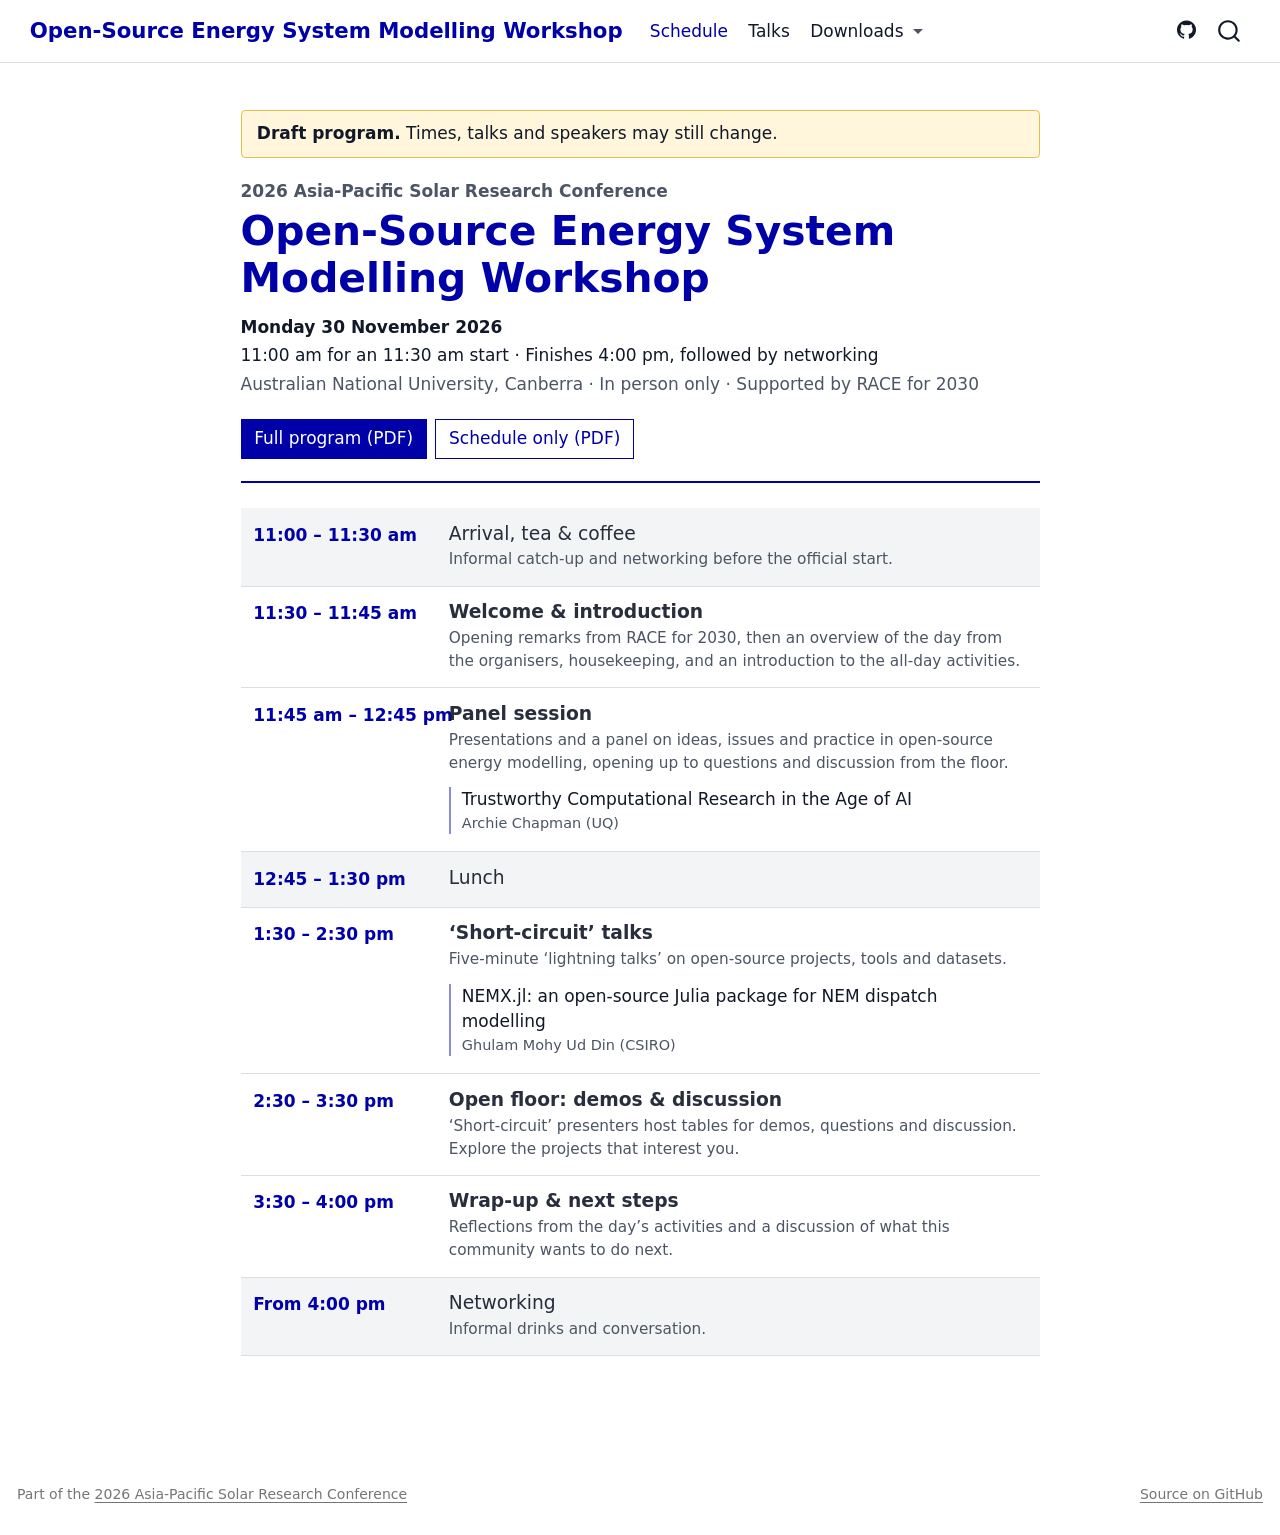
==== index.html @ e9a56637 "Built site for gh-pages" ====
<!DOCTYPE html>
<html xmlns="http://www.w3.org/1999/xhtml" lang="en" xml:lang="en"><head>

<meta charset="utf-8">
<meta name="generator" content="quarto-1.11.9">

<meta name="viewport" content="width=device-width, initial-scale=1.0, user-scalable=yes">


<title>Open-Source Energy System Modelling Workshop · APSRC 2026</title>
<style>
/* Default styles provided by pandoc.
** See https://pandoc.org/MANUAL.html#variables-for-html for config info.
*/
span.smallcaps{font-variant: small-caps;}
div.columns{display: flex; gap: 1.5em;}
div.column{flex: auto;}
@media screen {
div.columns{gap: min(4vw, 1.5em);}
div.column{overflow-x: auto;}
}
div.hanging-indent{margin-left: 1.5em; text-indent: -1.5em;}
ul.task-list{list-style: none;}
ul.task-list li input[type="checkbox"] {
  width: 0.8em;
  margin: 0 0.8em 0.2em -1em; /* quarto-specific, see https://github.com/quarto-dev/quarto-cli/issues/4556 */ 
  vertical-align: middle;
}
</style>


<script src="site_libs/quarto-nav/quarto-nav.js"></script>
<script src="site_libs/quarto-nav/headroom.min.js"></script>
<script src="site_libs/clipboard/clipboard.min.js"></script>
<script src="site_libs/quarto-search/autocomplete.umd.js"></script>
<script src="site_libs/quarto-search/fuse.min.js"></script>
<script src="site_libs/quarto-search/quarto-search.js"></script>
<meta name="quarto:offset" content="./">
<script src="site_libs/quarto-html/quarto.js" type="module"></script>
<script src="site_libs/quarto-html/tabsets/tabsets.js" type="module"></script>
<script src="site_libs/quarto-html/scrollable-regions/scrollable-regions.js" type="module"></script>
<script src="site_libs/quarto-html/popper.min.js"></script>
<script src="site_libs/quarto-html/tippy.umd.min.js"></script>
<script src="site_libs/quarto-html/anchor.min.js"></script>
<link href="site_libs/quarto-html/tippy.css" rel="stylesheet">
<link href="site_libs/quarto-html/quarto-syntax-highlighting-63b5708e65d6cd79cd7618c58d0c21e7.css" rel="stylesheet" id="quarto-text-highlighting-styles">
<script src="site_libs/bootstrap/bootstrap.min.js"></script>
<link href="site_libs/bootstrap/bootstrap-icons.css" rel="stylesheet">
<link href="site_libs/bootstrap/bootstrap-290d69d52ad317270d28be8f36f6a9b5.min.css" rel="stylesheet" append-hash="true" id="quarto-bootstrap" data-mode="light">
<script id="quarto-search-options" type="application/json">{
  "location": "navbar",
  "copy-button": false,
  "collapse-after": 3,
  "panel-placement": "end",
  "type": "overlay",
  "limit": 50,
  "keyboard-shortcut": [
    "f",
    "/",
    "s"
  ],
  "show-item-context": false,
  "language": {
    "search-no-results-text": "No results",
    "search-matching-documents-text": "matching documents",
    "search-copy-link-title": "Copy link to search",
    "search-hide-matches-text": "Hide additional matches",
    "search-more-match-text": "more match in this document",
    "search-more-matches-text": "more matches in this document",
    "search-clear-button-title": "Clear",
    "search-text-placeholder": "",
    "search-detached-cancel-button-title": "Cancel",
    "search-submit-button-title": "Submit",
    "search-label": "Search"
  }
}</script>
<link rel="preconnect" href="https://api.fontshare.com">
<link rel="stylesheet" href="https://api.fontshare.com/v2/css?f[]=satoshi@400,500,700&amp;display=swap">


</head>

<body class="nav-fixed fullcontent quarto-light"><a id="quarto-skip-link" class="visually-hidden-focusable" href="#quarto-document-content">Skip to main content</a>

<div id="quarto-search-results"></div>
  <header id="quarto-header" class="headroom fixed-top">
    <nav class="navbar navbar-expand-lg " data-bs-theme="dark" aria-label="Site">
      <div class="navbar-container container-fluid">
      <div class="navbar-brand-container mx-auto">
    <a class="navbar-brand" href="./index.html">
    <span class="navbar-title">Open-Source Energy System Modelling Workshop</span>
    </a>
  </div>
          <button class="navbar-toggler" type="button" data-bs-toggle="collapse" data-bs-target="#navbarCollapse" aria-controls="navbarCollapse" aria-expanded="false" aria-label="Toggle navigation" onclick="if (window.quartoToggleHeadroom) { window.quartoToggleHeadroom(); }">
  <span class="navbar-toggler-icon"></span>
</button>
          <div class="collapse navbar-collapse" id="navbarCollapse">
            <ul class="navbar-nav navbar-nav-scroll me-auto">
  <li class="nav-item">
    <a class="nav-link active" href="./index.html" aria-current="page"> 
<span class="menu-text">Schedule</span></a>
  </li>  
  <li class="nav-item">
    <a class="nav-link" href="./talks.html"> 
<span class="menu-text">Talks</span></a>
  </li>  
  <li class="nav-item dropdown ">
    <a class="nav-link dropdown-toggle" href="#" id="nav-menu-downloads" role="link" data-bs-toggle="dropdown" aria-expanded="false">
 <span class="menu-text">Downloads</span>
    </a>
    <ul class="dropdown-menu" aria-labelledby="nav-menu-downloads">    
        <li>
    <a class="dropdown-item" href="./program.pdf">
 <span class="dropdown-text">Full program (PDF)</span></a>
  </li>  
        <li>
    <a class="dropdown-item" href="./schedule.pdf">
 <span class="dropdown-text">Schedule only (PDF)</span></a>
  </li>  
    </ul>
  </li>
</ul>
            <ul class="navbar-nav navbar-nav-scroll ms-auto">
  <li class="nav-item compact">
    <a class="nav-link" href="https://github.com/openenergymodelling-au/apsrc-2026-workshop"> <i class="bi bi-github" role="img" aria-label="Source on GitHub">
</i> 
<span class="menu-text"></span></a>
  </li>  
</ul>
          </div> <!-- /navcollapse -->
            <div class="quarto-navbar-tools">
</div>
            <div id="quarto-search" class="" title="Search"></div>
      </div> <!-- /container-fluid -->
    </nav>
</header>
<!-- content -->
<div id="quarto-content" class="quarto-container page-columns page-rows-contents page-layout-article page-navbar">
<!-- sidebar -->
<!-- margin-sidebar -->
    
<!-- main -->
<main class="content" id="quarto-document-content" tabindex="-1"><header id="title-block-header" class="quarto-title-block"></header>




<div class="draft-banner" role="note"><strong>Draft program.</strong> Times, talks and speakers may still
change.</div>
<header class="event-header">
<p class="event-header__kicker">2026 Asia-Pacific Solar Research Conference</p>
<h1 class="event-header__title">Open-Source Energy System Modelling Workshop</h1>
<p class="event-header__date">Monday 30 November 2026</p>
<p class="event-header__time">11:00 am for an 11:30 am start · Finishes 4:00 pm, followed by
networking</p>
<p class="event-header__place">Australian National University, Canberra · In person only · Supported by RACE for 2030</p>
</header>
<div class="program-downloads">
<p><a href="program.pdf" class="btn btn-primary">Full program (PDF)</a> <a href="schedule.pdf" class="btn btn-outline-primary">Schedule only (PDF)</a></p>
</div>
<section class="schedule" aria-label="Schedule">
<div class="session session--break"><div class="session__time">11:00 – 11:30 am</div><div class="session__body"><h3 class="session__title anchored">Arrival, tea &amp; coffee</h3><p class="session__description">Informal catch-up and networking before the official start.</p></div></div>
<div class="session session--session"><div class="session__time">11:30 – 11:45 am</div><div class="session__body"><h3 class="session__title anchored">Welcome &amp; introduction</h3><p class="session__description">Opening remarks from RACE for 2030, then an overview of the day from the
organisers, housekeeping, and an introduction to the all-day activities.</p></div></div>
<div class="session session--session"><div class="session__time">11:45 am – 12:45 pm</div><div class="session__body"><h3 class="session__title anchored">Panel session</h3><p class="session__description">Presentations and a panel on ideas, issues and practice in open-source
energy modelling, opening up to questions and discussion from the floor.</p><ul class="session__talks"><li><a class="talk-link" href="talks.html#talk-archie-chapman">Trustworthy Computational Research in the Age of AI</a><span class="talk-link__speakers">Archie Chapman (UQ)</span></li></ul></div></div>
<div class="session session--break"><div class="session__time">12:45 – 1:30 pm</div><div class="session__body"><h3 class="session__title anchored">Lunch</h3></div></div>
<div class="session session--session"><div class="session__time">1:30 – 2:30 pm</div><div class="session__body"><h3 class="session__title anchored">‘Short-circuit’ talks</h3><p class="session__description">Five-minute ‘lightning talks’ on open-source projects, tools and
datasets.</p><ul class="session__talks"><li><a class="talk-link" href="talks.html#talk-ghulam-mohy-ud-din">NEMX.jl: an open-source Julia package for NEM dispatch modelling</a><span class="talk-link__speakers">Ghulam Mohy Ud Din (CSIRO)</span></li></ul></div></div>
<div class="session session--session"><div class="session__time">2:30 – 3:30 pm</div><div class="session__body"><h3 class="session__title anchored">Open floor: demos &amp; discussion</h3><p class="session__description">‘Short-circuit’ presenters host tables for demos, questions and
discussion. Explore the projects that interest you.</p></div></div>
<div class="session session--session"><div class="session__time">3:30 – 4:00 pm</div><div class="session__body"><h3 class="session__title anchored">Wrap-up &amp; next steps</h3><p class="session__description">Reflections from the day’s activities and a discussion of what this
community wants to do next.</p></div></div>
<div class="session session--break"><div class="session__time">From 4:00 pm</div><div class="session__body"><h3 class="session__title anchored">Networking</h3><p class="session__description">Informal drinks and conversation.</p></div></div>
</section>



</main> <!-- /main -->
<script id="quarto-html-after-body" type="application/javascript">
  window.document.addEventListener("DOMContentLoaded", function (event) {
    const icon = "";
    const anchorJS = new window.AnchorJS();
    anchorJS.options = {
      placement: 'right',
      icon: icon
    };
    anchorJS.add('.anchored');
    const isCodeAnnotation = (el) => {
      for (const clz of el.classList) {
        if (clz.startsWith('code-annotation-')) {                     
          return true;
        }
      }
      return false;
    }
    const onCopySuccess = function(e) {
      // button target
      const button = e.trigger;
      // don't keep focus
      button.blur();
      // flash "checked"
      button.classList.add('code-copy-button-checked');
      var currentTitle = button.getAttribute("title");
      button.setAttribute("title", "Copied!");
      let tooltip;
      if (window.bootstrap) {
        button.setAttribute("data-bs-toggle", "tooltip");
        button.setAttribute("data-bs-placement", "left");
        button.setAttribute("data-bs-title", "Copied!");
        tooltip = new bootstrap.Tooltip(button, 
          { trigger: "manual", 
            customClass: "code-copy-button-tooltip",
            offset: [0, -8]});
        tooltip.show();    
      }
      setTimeout(function() {
        if (tooltip) {
          tooltip.hide();
          button.removeAttribute("data-bs-title");
          button.removeAttribute("data-bs-toggle");
          button.removeAttribute("data-bs-placement");
        }
        button.setAttribute("title", currentTitle);
        button.classList.remove('code-copy-button-checked');
      }, 1000);
      // clear code selection
      e.clearSelection();
    }
    const getTextToCopy = function(trigger) {
      const outerScaffold = trigger.parentElement.cloneNode(true);
      const codeEl = outerScaffold.querySelector('code');
      for (const childEl of codeEl.children) {
        if (isCodeAnnotation(childEl)) {
          childEl.remove();
        }
      }
      return codeEl.innerText;
    }
    const clipboard = new window.ClipboardJS('.code-copy-button:not([data-in-quarto-modal])', {
      text: getTextToCopy
    });
    clipboard.on('success', onCopySuccess);
    if (window.document.getElementById('quarto-embedded-source-code-modal')) {
      const clipboardModal = new window.ClipboardJS('.code-copy-button[data-in-quarto-modal]', {
        text: getTextToCopy,
        container: window.document.getElementById('quarto-embedded-source-code-modal')
      });
      clipboardModal.on('success', onCopySuccess);
    }
      var localhostRegex = new RegExp(/^(?:http|https):\/\/localhost\:?[0-9]*\//);
      var mailtoRegex = new RegExp(/^mailto:/);
        var filterRegex = new RegExp("https:\/\/openenergymodelling-au\.github\.io\/apsrc-2026-workshop\/");
      var isInternal = (href) => {
          return filterRegex.test(href) || localhostRegex.test(href) || mailtoRegex.test(href);
      }
      // Inspect non-navigation links and adorn them if external
      window.quartoDecorateExternalLinks = function (root) {
     var links = (root || window.document).querySelectorAll('a[href]:not(.nav-link):not(.navbar-brand):not(.toc-action):not(.sidebar-link):not(.sidebar-item-toggle):not(.pagination-link):not(.no-external):not([aria-hidden]):not(.dropdown-item):not(.quarto-navigation-tool):not(.about-link)');
      for (var i=0; i<links.length; i++) {
        const link = links[i];
        if (!isInternal(link.href)) {
          // undo the damage that might have been done by quarto-nav.js in the case of
          // links that we want to consider external
          if (link.dataset.originalHref !== undefined) {
            link.href = link.dataset.originalHref;
          }
          if (!link.classList.contains('no-external-icon')) {
          }
        }
      }
      };
      window.quartoDecorateExternalLinks(window.document);
    // Esc closes the popup (WCAG 1.4.13) and focus leaving both trigger and
    // popup closes it (WCAG 2.4.11); tippy handles neither for interactive popups.
    const hideOnEscAndFocusOut = {
      name: 'hideOnEscAndFocusOut',
      defaultValue: true,
      fn(instance) {
        const dismiss = () => {
          // A show scheduled by the trigger delay would otherwise reopen it
          instance.clearDelayTimeouts();
          instance.hide();
        };
        const onKeyDown = (event) => {
          if (event.key !== 'Escape') {
            return;
          }
          // Keep Esc from also reaching page handlers (e.g. reveal.js overview),
          // except an open reveal.js slide menu, which Esc should close too.
          // The menu handles keys only when its keyboard option is on.
          const menuHandlesEsc = window.Reveal?.getPlugin?.('menu')?.isOpen() &&
            window.Reveal.getConfig().menu?.keyboard !== false;
          if (!menuHandlesEsc) {
            event.stopPropagation();
          }
          if (instance.popper.contains(window.document.activeElement)) {
            // Disabled while refocusing so the focus trigger does not reopen it
            instance.disable();
            instance.reference.focus();
            instance.enable();
          }
          dismiss();
        };
        const onFocusOut = (event) => {
          const target = event.relatedTarget;
          if (target && !instance.reference.contains(target) &&
              !instance.popper.contains(target)) {
            dismiss();
          }
        };
        // On the trigger too: a click trigger (code-annotations: select) has no
        // blur handling. Attached for the instance's lifetime so leaving the
        // trigger also cancels a show still pending on the trigger delay.
        instance.reference.addEventListener('focusout', onFocusOut);
        return {
          onShow() {
            window.document.addEventListener('keydown', onKeyDown, true);
            instance.popper.addEventListener('focusout', onFocusOut);
          },
          onHide() {
            window.document.removeEventListener('keydown', onKeyDown, true);
            instance.popper.removeEventListener('focusout', onFocusOut);
          },
          onDestroy() {
            instance.reference.removeEventListener('focusout', onFocusOut);
          },
        };
      },
    };
    function tippyHover(el, contentFn, onTriggerFn, onUntriggerFn) {
      const config = {
        allowHTML: true,
        maxWidth: 500,
        delay: 100,
        arrow: false,
        appendTo: function(el) {
            return el.parentElement;
        },
        interactive: true,
        interactiveBorder: 10,
        theme: 'quarto',
        placement: 'bottom-start',
        plugins: [hideOnEscAndFocusOut],
      };
      if (contentFn) {
        config.content = contentFn;
      }
      if (onTriggerFn) {
        config.onTrigger = onTriggerFn;
      }
      if (onUntriggerFn) {
        config.onUntrigger = onUntriggerFn;
      }
      window.tippy(el, config); 
    }
    const noterefs = window.document.querySelectorAll('a[role="doc-noteref"]');
    for (var i=0; i<noterefs.length; i++) {
      const ref = noterefs[i];
      tippyHover(ref, function() {
        // use id or data attribute instead here
        let href = ref.getAttribute('data-footnote-href') || ref.getAttribute('href');
        try { href = new URL(href).hash; } catch {}
        const id = href.replace(/^#\/?/, "");
        const note = window.document.getElementById(id);
        if (note) {
          return note.innerHTML;
        } else {
          return "";
        }
      });
    }
    const xrefs = window.document.querySelectorAll('a.quarto-xref');
    const processXRef = (id, note) => {
      // Strip column container classes
      const stripColumnClz = (el) => {
        el.classList.remove("page-full", "page-columns");
        if (el.children) {
          for (const child of el.children) {
            stripColumnClz(child);
          }
        }
      }
      stripColumnClz(note)
      if (id === null || id.startsWith('sec-')) {
        // Special case sections, only their first couple elements
        const container = document.createElement("div");
        if (note.children && note.children.length > 2) {
          container.appendChild(note.children[0].cloneNode(true));
          for (let i = 1; i < note.children.length; i++) {
            const child = note.children[i];
            if (child.tagName === "P" && child.innerText === "") {
              continue;
            } else {
              container.appendChild(child.cloneNode(true));
              break;
            }
          }
          if (window.Quarto?.typesetMath) {
            window.Quarto.typesetMath(container);
          }
          return container.innerHTML
        } else {
          if (window.Quarto?.typesetMath) {
            window.Quarto.typesetMath(note);
          }
          return note.innerHTML;
        }
      } else {
        // Remove any anchor links if they are present
        const anchorLink = note.querySelector('a.anchorjs-link');
        if (anchorLink) {
          anchorLink.remove();
        }
        if (window.Quarto?.typesetMath) {
          window.Quarto.typesetMath(note);
        }
        if (note.classList.contains("callout")) {
          return note.outerHTML;
        } else {
          return note.innerHTML;
        }
      }
    }
    for (var i=0; i<xrefs.length; i++) {
      const xref = xrefs[i];
      tippyHover(xref, undefined, function(instance) {
        instance.disable();
        let url = xref.getAttribute('href');
        let hash = undefined; 
        if (url.startsWith('#')) {
          hash = url;
        } else {
          try { hash = new URL(url).hash; } catch {}
        }
        if (hash) {
          const id = hash.replace(/^#\/?/, "");
          const note = window.document.getElementById(id);
          if (note !== null) {
            try {
              const html = processXRef(id, note.cloneNode(true));
              instance.setContent(html);
            } finally {
              instance.enable();
              instance.show();
            }
          } else {
            // See if we can fetch this
            fetch(url.split('#')[0])
            .then(res => res.text())
            .then(html => {
              const parser = new DOMParser();
              const htmlDoc = parser.parseFromString(html, "text/html");
              const note = htmlDoc.getElementById(id);
              if (note !== null) {
                const html = processXRef(id, note);
                instance.setContent(html);
              } 
            }).finally(() => {
              instance.enable();
              instance.show();
            });
          }
        } else {
          // See if we can fetch a full url (with no hash to target)
          // This is a special case and we should probably do some content thinning / targeting
          fetch(url)
          .then(res => res.text())
          .then(html => {
            const parser = new DOMParser();
            const htmlDoc = parser.parseFromString(html, "text/html");
            const note = htmlDoc.querySelector('main.content');
            if (note !== null) {
              // This should only happen for chapter cross references
              // (since there is no id in the URL)
              // remove the first header
              if (note.children.length > 0 && note.children[0].tagName === "HEADER") {
                note.children[0].remove();
              }
              const html = processXRef(null, note);
              instance.setContent(html);
            } 
          }).finally(() => {
            instance.enable();
            instance.show();
          });
        }
      }, function(instance) {
      });
    }
        let selectedAnnoteEl;
        const selectorForAnnotation = ( cell, annotation) => {
          let cellAttr = 'data-code-cell="' + cell + '"';
          let lineAttr = 'data-code-annotation="' +  annotation + '"';
          const selector = 'span[' + cellAttr + '][' + lineAttr + ']';
          return selector;
        }
        const selectCodeLines = (annoteEl) => {
          const doc = window.document;
          const targetCell = annoteEl.getAttribute("data-target-cell");
          const targetAnnotation = annoteEl.getAttribute("data-target-annotation");
          const annoteSpan = window.document.querySelector(selectorForAnnotation(targetCell, targetAnnotation));
          const lines = annoteSpan.getAttribute("data-code-lines").split(",");
          const lineIds = lines.map((line) => {
            return targetCell + "-" + line;
          })
          // Each band is positioned against its own containing block, which is
          // not the offsetParent of the lines, so place it from client rects.
          const placeBand = (band, firstEl, lastEl, codeBlock) => {
            const container = band.offsetParent;
            if (container === null) {
              return;
            }
            const containerRect = container.getBoundingClientRect();
            // Reveal.js scales slides with a transform, so convert client
            // pixels back to the CSS pixels of the container.
            const scale = containerRect.height / container.offsetHeight || 1;
            const firstRect = firstEl.getBoundingClientRect();
            const lastRect = lastEl.getBoundingClientRect();
            const top = (firstRect.top - containerRect.top) / scale - container.clientTop + container.scrollTop;
            const height = (lastRect.bottom - firstRect.top) / scale;
            band.style.top = top - 2 + "px";
            band.style.height = height + 4 + "px";
            if (codeBlock) {
              // Without the copy button wrapper, the containing block is wider
              // than the code block, so span the code block explicitly.
              const blockRect = codeBlock.getBoundingClientRect();
              band.style.left = (blockRect.left - containerRect.left) / scale - container.clientLeft + container.scrollLeft + "px";
              band.style.width = blockRect.width / scale + "px";
            }
          };
          if (lineIds.length > 0) {
            const el = window.document.getElementById(lineIds[0]);
            const lastEl = window.document.getElementById(lineIds[lineIds.length - 1]);
            const parent = el.parentElement.parentElement;
            // cook up a div (if necessary) and position it
            let div = window.document.getElementById("code-annotation-line-highlight");
            if (div === null) {
              div = window.document.createElement("div");
              div.setAttribute("id", "code-annotation-line-highlight");
              div.style.position = 'absolute';
              parent.appendChild(div);
            }
            placeBand(div, el, lastEl, parent.closest("div.sourceCode") || parent);
            let gutterDiv = window.document.getElementById("code-annotation-line-highlight-gutter");
            if (gutterDiv === null) {
              gutterDiv = window.document.createElement("div");
              gutterDiv.setAttribute("id", "code-annotation-line-highlight-gutter");
              gutterDiv.style.position = 'absolute';
              const codeCell = window.document.getElementById(targetCell);
              const gutter = codeCell.querySelector('.code-annotation-gutter');
              gutter.appendChild(gutterDiv);
            }
            placeBand(gutterDiv, el, lastEl);
            selectedAnnoteEl = annoteEl;
          }
        };
        const unselectCodeLines = () => {
          const elementsIds = ["code-annotation-line-highlight", "code-annotation-line-highlight-gutter"];
          elementsIds.forEach((elId) => {
            const div = window.document.getElementById(elId);
            if (div) {
              div.remove();
            }
          });
          selectedAnnoteEl = undefined;
        };
          // Handle positioning of the toggle
      window.addEventListener(
        "resize",
        throttle(() => {
          elRect = undefined;
          if (selectedAnnoteEl) {
            selectCodeLines(selectedAnnoteEl);
          }
        }, 10)
      );
      function throttle(fn, ms) {
      let throttle = false;
      let timer;
        return (...args) => {
          if(!throttle) { // first call gets through
              fn.apply(this, args);
              throttle = true;
          } else { // all the others get throttled
              if(timer) clearTimeout(timer); // cancel #2
              timer = setTimeout(() => {
                fn.apply(this, args);
                timer = throttle = false;
              }, ms);
          }
        };
      }
        // Attach click handler to the DT
        const annoteDls = window.document.querySelectorAll('dt[data-target-cell]');
        for (const annoteDlNode of annoteDls) {
          annoteDlNode.addEventListener('click', (event) => {
            const clickedEl = event.target;
            if (clickedEl !== selectedAnnoteEl) {
              unselectCodeLines();
              const activeEl = window.document.querySelector('dt[data-target-cell].code-annotation-active');
              if (activeEl) {
                activeEl.classList.remove('code-annotation-active');
              }
              selectCodeLines(clickedEl);
              clickedEl.classList.add('code-annotation-active');
            } else {
              // Unselect the line
              unselectCodeLines();
              clickedEl.classList.remove('code-annotation-active');
            }
          });
        }
    const findCites = (el) => {
      const parentEl = el.parentElement;
      if (parentEl) {
        const cites = parentEl.dataset.cites;
        if (cites) {
          return {
            el,
            cites: cites.split(' ')
          };
        } else {
          return findCites(el.parentElement)
        }
      } else {
        return undefined;
      }
    };
    var bibliorefs = window.document.querySelectorAll('a[role="doc-biblioref"]');
    for (var i=0; i<bibliorefs.length; i++) {
      const ref = bibliorefs[i];
      const citeInfo = findCites(ref);
      if (citeInfo) {
        tippyHover(citeInfo.el, function() {
          var popup = window.document.createElement('div');
          citeInfo.cites.forEach(function(cite) {
            var citeDiv = window.document.createElement('div');
            citeDiv.classList.add('hanging-indent');
            citeDiv.classList.add('csl-entry');
            var biblioDiv = window.document.getElementById('ref-' + cite);
            if (biblioDiv) {
              citeDiv.innerHTML = biblioDiv.innerHTML;
            }
            popup.appendChild(citeDiv);
          });
          return popup.innerHTML;
        });
      }
    }
  });
  </script>
  <script type="application/javascript">
  window.quartoScrollableRegionsLabels = {"code":"Scrollable code","output":"Scrollable output"};
  </script>
</div> <!-- /content -->
<footer class="footer">
  <div class="nav-footer">
    <div class="nav-footer-left">
<p>Part of the <a href="https://event.fourwaves.com/2026apsrc">2026 Asia-Pacific Solar Research Conference</a></p>
</div>   
    <div class="nav-footer-center">
      &nbsp;
    </div>
    <div class="nav-footer-right">
<p><a href="https://github.com/openenergymodelling-au/apsrc-2026-workshop">Source on GitHub</a></p>
</div>
  </div>
</footer>




</body></html>
---- site_libs/quarto-html/tippy.css ----
.tippy-box[data-animation=fade][data-state=hidden]{opacity:0}[data-tippy-root]{max-width:calc(100vw - 10px)}.tippy-box{position:relative;background-color:#333;color:#fff;border-radius:4px;font-size:14px;line-height:1.4;white-space:normal;outline:0;transition-property:transform,visibility,opacity}.tippy-box[data-placement^=top]>.tippy-arrow{bottom:0}.tippy-box[data-placement^=top]>.tippy-arrow:before{bottom:-7px;left:0;border-width:8px 8px 0;border-top-color:initial;transform-origin:center top}.tippy-box[data-placement^=bottom]>.tippy-arrow{top:0}.tippy-box[data-placement^=bottom]>.tippy-arrow:before{top:-7px;left:0;border-width:0 8px 8px;border-bottom-color:initial;transform-origin:center bottom}.tippy-box[data-placement^=left]>.tippy-arrow{right:0}.tippy-box[data-placement^=left]>.tippy-arrow:before{border-width:8px 0 8px 8px;border-left-color:initial;right:-7px;transform-origin:center left}.tippy-box[data-placement^=right]>.tippy-arrow{left:0}.tippy-box[data-placement^=right]>.tippy-arrow:before{left:-7px;border-width:8px 8px 8px 0;border-right-color:initial;transform-origin:center right}.tippy-box[data-inertia][data-state=visible]{transition-timing-function:cubic-bezier(.54,1.5,.38,1.11)}.tippy-arrow{width:16px;height:16px;color:#333}.tippy-arrow:before{content:"";position:absolute;border-color:transparent;border-style:solid}.tippy-content{position:relative;padding:5px 9px;z-index:1}
---- site_libs/quarto-html/quarto-syntax-highlighting-63b5708e65d6cd79cd7618c58d0c21e7.css ----
/* quarto syntax highlight colors */
:root {
  --quarto-hl-ot-color: #003B4F;
  --quarto-hl-at-color: #657422;
  --quarto-hl-ss-color: #20794D;
  --quarto-hl-an-color: #5E5E5E;
  --quarto-hl-fu-color: #4758AB;
  --quarto-hl-st-color: #20794D;
  --quarto-hl-cf-color: #003B4F;
  --quarto-hl-op-color: #5E5E5E;
  --quarto-hl-er-color: #AD0000;
  --quarto-hl-bn-color: #AD0000;
  --quarto-hl-al-color: #AD0000;
  --quarto-hl-va-color: #111111;
  --quarto-hl-bu-color: inherit;
  --quarto-hl-ex-color: inherit;
  --quarto-hl-pp-color: #AD0000;
  --quarto-hl-in-color: #5E5E5E;
  --quarto-hl-vs-color: #20794D;
  --quarto-hl-wa-color: #5E5E5E;
  --quarto-hl-do-color: #5E5E5E;
  --quarto-hl-im-color: #00769E;
  --quarto-hl-ch-color: #20794D;
  --quarto-hl-dt-color: #AD0000;
  --quarto-hl-fl-color: #AD0000;
  --quarto-hl-co-color: #5E5E5E;
  --quarto-hl-cv-color: #5E5E5E;
  --quarto-hl-cn-color: #8f5902;
  --quarto-hl-sc-color: #5E5E5E;
  --quarto-hl-dv-color: #AD0000;
  --quarto-hl-kw-color: #003B4F;
}

/* other quarto variables */
:root {
  --quarto-font-monospace: SFMono-Regular, Menlo, Monaco, Consolas, "Liberation Mono", "Courier New", monospace;
}

/* syntax highlight based on Pandoc's rules */
pre > code.sourceCode > span {
  color: #003B4F;
}

code.sourceCode > span {
  color: #003B4F;
}

div.sourceCode,
div.sourceCode pre.sourceCode {
  color: #003B4F;
}

/* Normal */
code span {
  color: #003B4F;
}

/* Alert */
code span.al {
  color: #AD0000;
  font-style: inherit;
}

/* Annotation */
code span.an {
  color: #5E5E5E;
  font-style: inherit;
}

/* Attribute */
code span.at {
  color: #657422;
  font-style: inherit;
}

/* BaseN */
code span.bn {
  color: #AD0000;
  font-style: inherit;
}

/* BuiltIn */
code span.bu {
  font-style: inherit;
}

/* ControlFlow */
code span.cf {
  color: #003B4F;
  font-weight: bold;
  font-style: inherit;
}

/* Char */
code span.ch {
  color: #20794D;
  font-style: inherit;
}

/* Constant */
code span.cn {
  color: #8f5902;
  font-style: inherit;
}

/* Comment */
code span.co {
  color: #5E5E5E;
  font-style: inherit;
}

/* CommentVar */
code span.cv {
  color: #5E5E5E;
  font-style: italic;
}

/* Documentation */
code span.do {
  color: #5E5E5E;
  font-style: italic;
}

/* DataType */
code span.dt {
  color: #AD0000;
  font-style: inherit;
}

/* DecVal */
code span.dv {
  color: #AD0000;
  font-style: inherit;
}

/* Error */
code span.er {
  color: #AD0000;
  font-style: inherit;
}

/* Extension */
code span.ex {
  font-style: inherit;
}

/* Float */
code span.fl {
  color: #AD0000;
  font-style: inherit;
}

/* Function */
code span.fu {
  color: #4758AB;
  font-style: inherit;
}

/* Import */
code span.im {
  color: #00769E;
  font-style: inherit;
}

/* Information */
code span.in {
  color: #5E5E5E;
  font-style: inherit;
}

/* Keyword */
code span.kw {
  color: #003B4F;
  font-weight: bold;
  font-style: inherit;
}

/* Operator */
code span.op {
  color: #5E5E5E;
  font-style: inherit;
}

/* Other */
code span.ot {
  color: #003B4F;
  font-style: inherit;
}

/* Preprocessor */
code span.pp {
  color: #AD0000;
  font-style: inherit;
}

/* SpecialChar */
code span.sc {
  color: #5E5E5E;
  font-style: inherit;
}

/* SpecialString */
code span.ss {
  color: #20794D;
  font-style: inherit;
}

/* String */
code span.st {
  color: #20794D;
  font-style: inherit;
}

/* Variable */
code span.va {
  color: #111111;
  font-style: inherit;
}

/* VerbatimString */
code span.vs {
  color: #20794D;
  font-style: inherit;
}

/* Warning */
code span.wa {
  color: #5E5E5E;
  font-style: italic;
}

.prevent-inlining {
  content: "</";
}

/*# sourceMappingURL=054cc16b9e9817627be6994582d2ffb5.css.map */
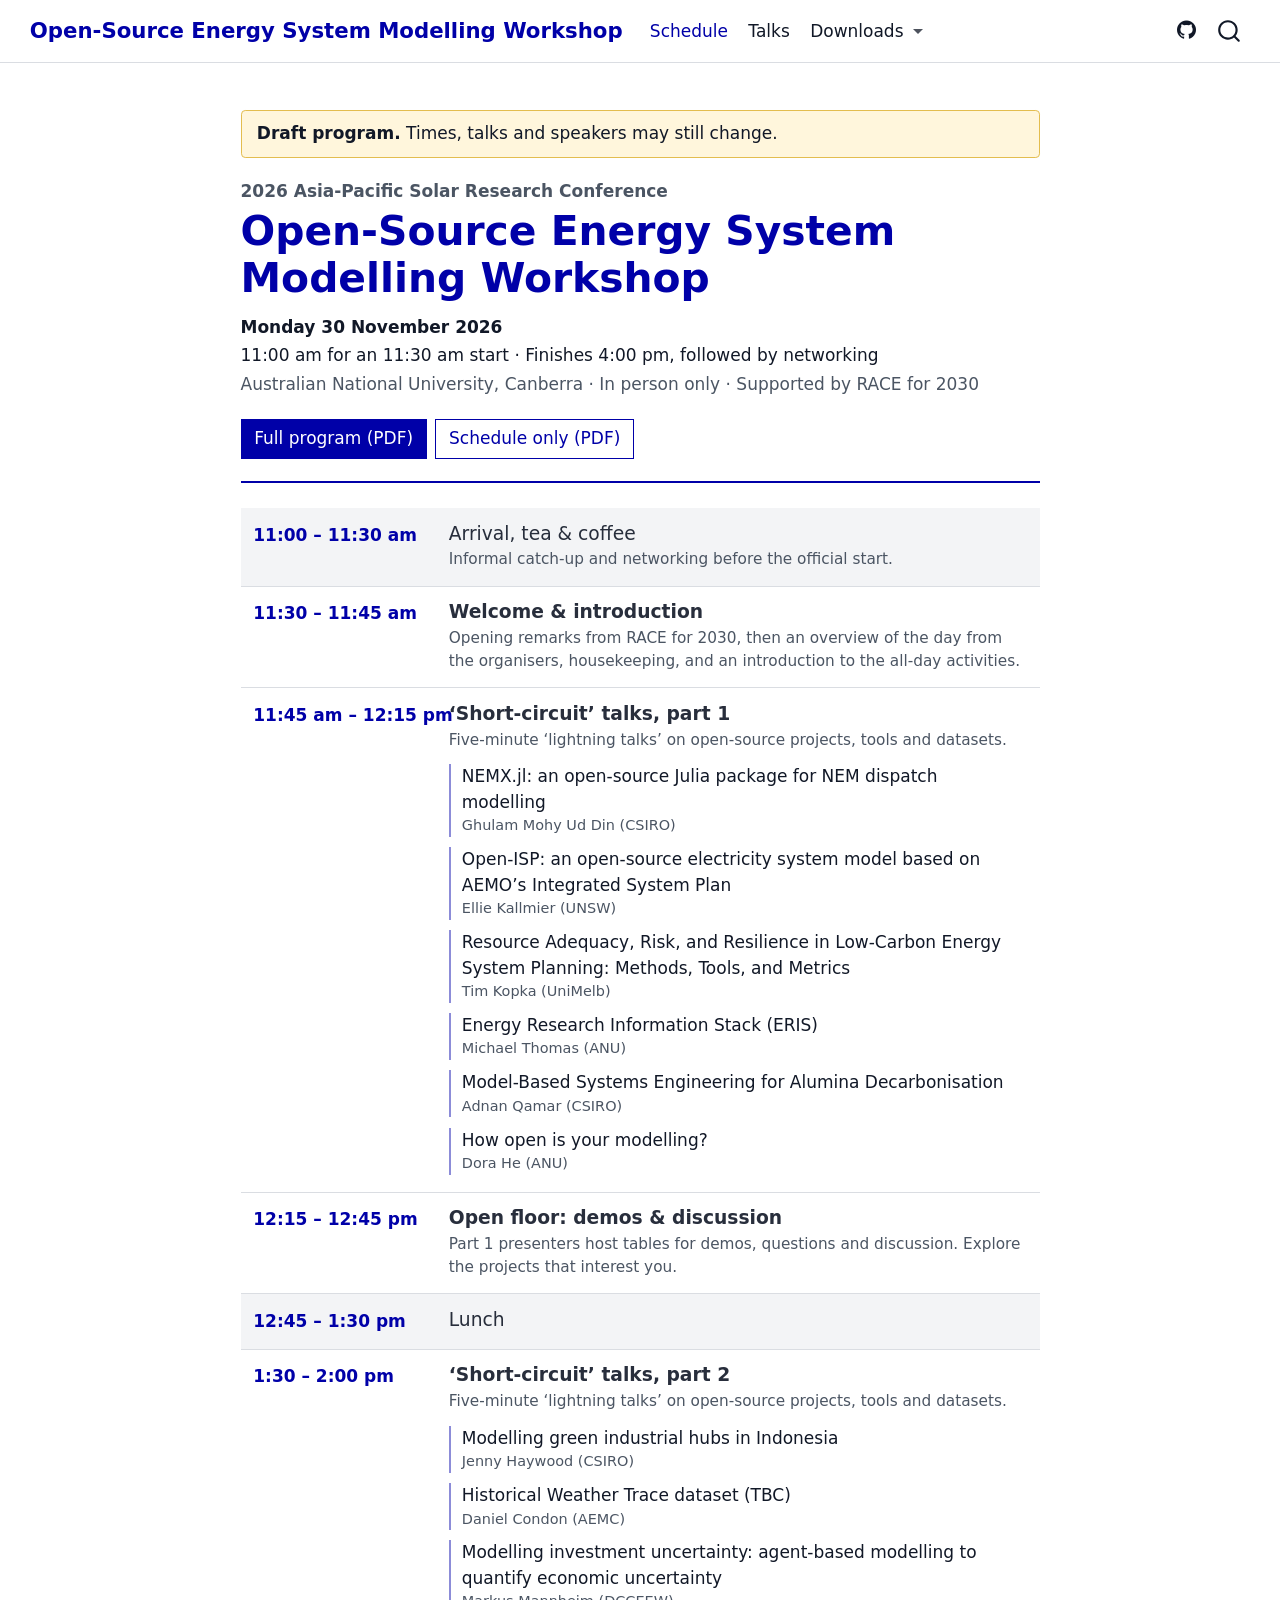
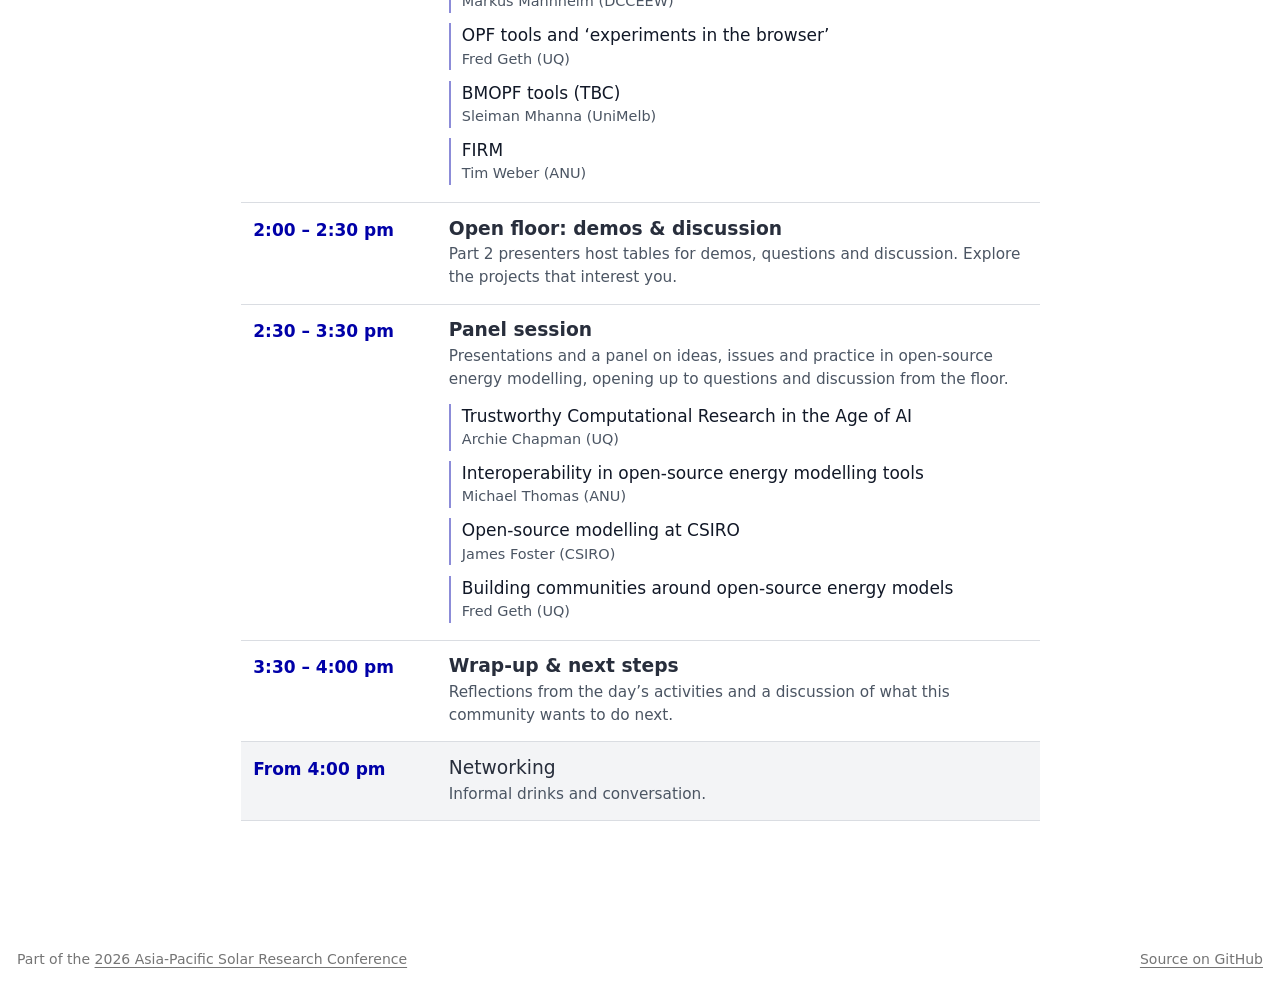
==== commit 924cc902: "Built site for gh-pages" ====
--- a/index.html
+++ b/index.html
@@ -46,7 +46,7 @@
 <link href="site_libs/quarto-html/quarto-syntax-highlighting-63b5708e65d6cd79cd7618c58d0c21e7.css" rel="stylesheet" id="quarto-text-highlighting-styles">
 <script src="site_libs/bootstrap/bootstrap.min.js"></script>
 <link href="site_libs/bootstrap/bootstrap-icons.css" rel="stylesheet">
-<link href="site_libs/bootstrap/bootstrap-290d69d52ad317270d28be8f36f6a9b5.min.css" rel="stylesheet" append-hash="true" id="quarto-bootstrap" data-mode="light">
+<link href="site_libs/bootstrap/bootstrap-e3c70490d481f35d4a5a2df78f297f31.min.css" rel="stylesheet" append-hash="true" id="quarto-bootstrap" data-mode="light">
 <script id="quarto-search-options" type="application/json">{
   "location": "navbar",
   "copy-button": false,
@@ -162,13 +162,20 @@
 <div class="session session--break"><div class="session__time">11:00 – 11:30 am</div><div class="session__body"><h3 class="session__title anchored">Arrival, tea &amp; coffee</h3><p class="session__description">Informal catch-up and networking before the official start.</p></div></div>
 <div class="session session--session"><div class="session__time">11:30 – 11:45 am</div><div class="session__body"><h3 class="session__title anchored">Welcome &amp; introduction</h3><p class="session__description">Opening remarks from RACE for 2030, then an overview of the day from the
 organisers, housekeeping, and an introduction to the all-day activities.</p></div></div>
-<div class="session session--session"><div class="session__time">11:45 am – 12:45 pm</div><div class="session__body"><h3 class="session__title anchored">Panel session</h3><p class="session__description">Presentations and a panel on ideas, issues and practice in open-source
-energy modelling, opening up to questions and discussion from the floor.</p><ul class="session__talks"><li><a class="talk-link" href="talks.html#talk-archie-chapman">Trustworthy Computational Research in the Age of AI</a><span class="talk-link__speakers">Archie Chapman (UQ)</span></li></ul></div></div>
+<div class="session session--session"><div class="session__time">11:45 am – 12:15 pm</div><div class="session__body"><h3 class="session__title anchored">‘Short-circuit’ talks, part 1</h3><p class="session__description">Five-minute ‘lightning talks’ on open-source projects, tools and
+datasets.</p><ul class="session__talks"><li><a class="talk-link" href="talks.html#talk-ghulam-mohy-ud-din">NEMX.jl: an open-source Julia package for NEM dispatch modelling</a><span class="talk-link__speakers">Ghulam Mohy Ud Din (CSIRO)</span></li><li><a class="talk-link" href="talks.html#talk-ellie-kallmier">Open-ISP: an open-source electricity system model based on AEMO’s
+Integrated System Plan</a><span class="talk-link__speakers">Ellie Kallmier (UNSW)</span></li><li><a class="talk-link" href="talks.html#talk-tim-kopka">Resource Adequacy, Risk, and Resilience in Low-Carbon Energy System
+Planning: Methods, Tools, and Metrics</a><span class="talk-link__speakers">Tim Kopka (UniMelb)</span></li><li><a class="talk-link" href="talks.html#talk-michael-thomas-lightning-session-1">Energy Research Information Stack (ERIS)</a><span class="talk-link__speakers">Michael Thomas (ANU)</span></li><li><a class="talk-link" href="talks.html#talk-adnan-qamar">Model-Based Systems Engineering for Alumina Decarbonisation</a><span class="talk-link__speakers">Adnan Qamar (CSIRO)</span></li><li><a class="talk-link" href="talks.html#talk-dora-he">How open is your modelling?</a><span class="talk-link__speakers">Dora He (ANU)</span></li></ul></div></div>
+<div class="session session--session"><div class="session__time">12:15 – 12:45 pm</div><div class="session__body"><h3 class="session__title anchored">Open floor: demos &amp; discussion</h3><p class="session__description">Part 1 presenters host tables for demos, questions and discussion.
+Explore the projects that interest you.</p></div></div>
 <div class="session session--break"><div class="session__time">12:45 – 1:30 pm</div><div class="session__body"><h3 class="session__title anchored">Lunch</h3></div></div>
-<div class="session session--session"><div class="session__time">1:30 – 2:30 pm</div><div class="session__body"><h3 class="session__title anchored">‘Short-circuit’ talks</h3><p class="session__description">Five-minute ‘lightning talks’ on open-source projects, tools and
-datasets.</p><ul class="session__talks"><li><a class="talk-link" href="talks.html#talk-ghulam-mohy-ud-din">NEMX.jl: an open-source Julia package for NEM dispatch modelling</a><span class="talk-link__speakers">Ghulam Mohy Ud Din (CSIRO)</span></li></ul></div></div>
-<div class="session session--session"><div class="session__time">2:30 – 3:30 pm</div><div class="session__body"><h3 class="session__title anchored">Open floor: demos &amp; discussion</h3><p class="session__description">‘Short-circuit’ presenters host tables for demos, questions and
-discussion. Explore the projects that interest you.</p></div></div>
+<div class="session session--session"><div class="session__time">1:30 – 2:00 pm</div><div class="session__body"><h3 class="session__title anchored">‘Short-circuit’ talks, part 2</h3><p class="session__description">Five-minute ‘lightning talks’ on open-source projects, tools and
+datasets.</p><ul class="session__talks"><li><a class="talk-link" href="talks.html#talk-jenny-haywood">Modelling green industrial hubs in Indonesia</a><span class="talk-link__speakers">Jenny Haywood (CSIRO)</span></li><li><a class="talk-link" href="talks.html#talk-daniel-condon">Historical Weather Trace dataset (TBC)</a><span class="talk-link__speakers">Daniel Condon (AEMC)</span></li><li><a class="talk-link" href="talks.html#talk-markus-mannheim">Modelling investment uncertainty: agent-based modelling to quantify
+economic uncertainty</a><span class="talk-link__speakers">Markus Mannheim (DCCEEW)</span></li><li><a class="talk-link" href="talks.html#talk-fred-geth-lightning-session-2">OPF tools and ‘experiments in the browser’</a><span class="talk-link__speakers">Fred Geth (UQ)</span></li><li><a class="talk-link" href="talks.html#talk-sleiman-mhanna">BMOPF tools (TBC)</a><span class="talk-link__speakers">Sleiman Mhanna (UniMelb)</span></li><li><a class="talk-link" href="talks.html#talk-tim-weber">FIRM</a><span class="talk-link__speakers">Tim Weber (ANU)</span></li></ul></div></div>
+<div class="session session--session"><div class="session__time">2:00 – 2:30 pm</div><div class="session__body"><h3 class="session__title anchored">Open floor: demos &amp; discussion</h3><p class="session__description">Part 2 presenters host tables for demos, questions and discussion.
+Explore the projects that interest you.</p></div></div>
+<div class="session session--session"><div class="session__time">2:30 – 3:30 pm</div><div class="session__body"><h3 class="session__title anchored">Panel session</h3><p class="session__description">Presentations and a panel on ideas, issues and practice in open-source
+energy modelling, opening up to questions and discussion from the floor.</p><ul class="session__talks"><li><a class="talk-link" href="talks.html#talk-archie-chapman">Trustworthy Computational Research in the Age of AI</a><span class="talk-link__speakers">Archie Chapman (UQ)</span></li><li><a class="talk-link" href="talks.html#talk-michael-thomas-panel-session">Interoperability in open-source energy modelling tools</a><span class="talk-link__speakers">Michael Thomas (ANU)</span></li><li><a class="talk-link" href="talks.html#talk-james-foster">Open-source modelling at CSIRO</a><span class="talk-link__speakers">James Foster (CSIRO)</span></li><li><a class="talk-link" href="talks.html#talk-fred-geth-panel-session">Building communities around open-source energy models</a><span class="talk-link__speakers">Fred Geth (UQ)</span></li></ul></div></div>
 <div class="session session--session"><div class="session__time">3:30 – 4:00 pm</div><div class="session__body"><h3 class="session__title anchored">Wrap-up &amp; next steps</h3><p class="session__description">Reflections from the day’s activities and a discussion of what this
 community wants to do next.</p></div></div>
 <div class="session session--break"><div class="session__time">From 4:00 pm</div><div class="session__body"><h3 class="session__title anchored">Networking</h3><p class="session__description">Informal drinks and conversation.</p></div></div>
